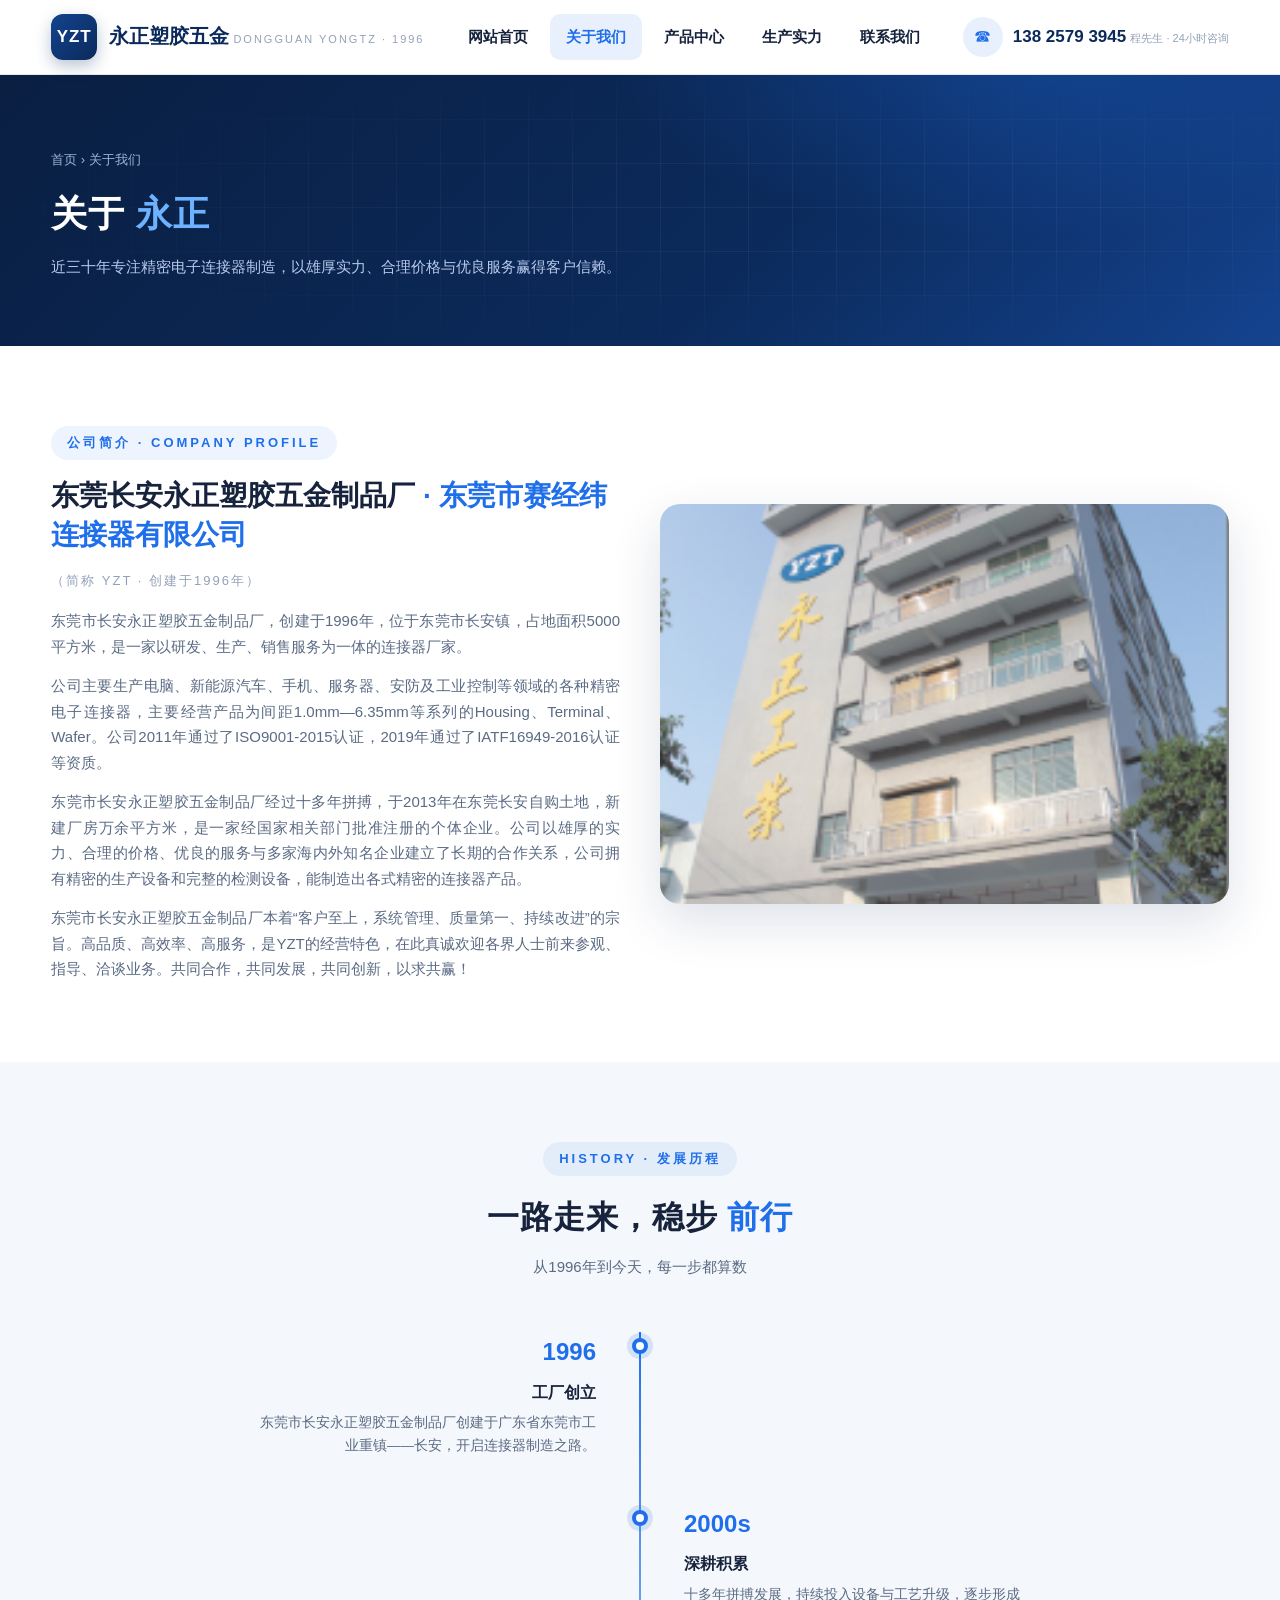
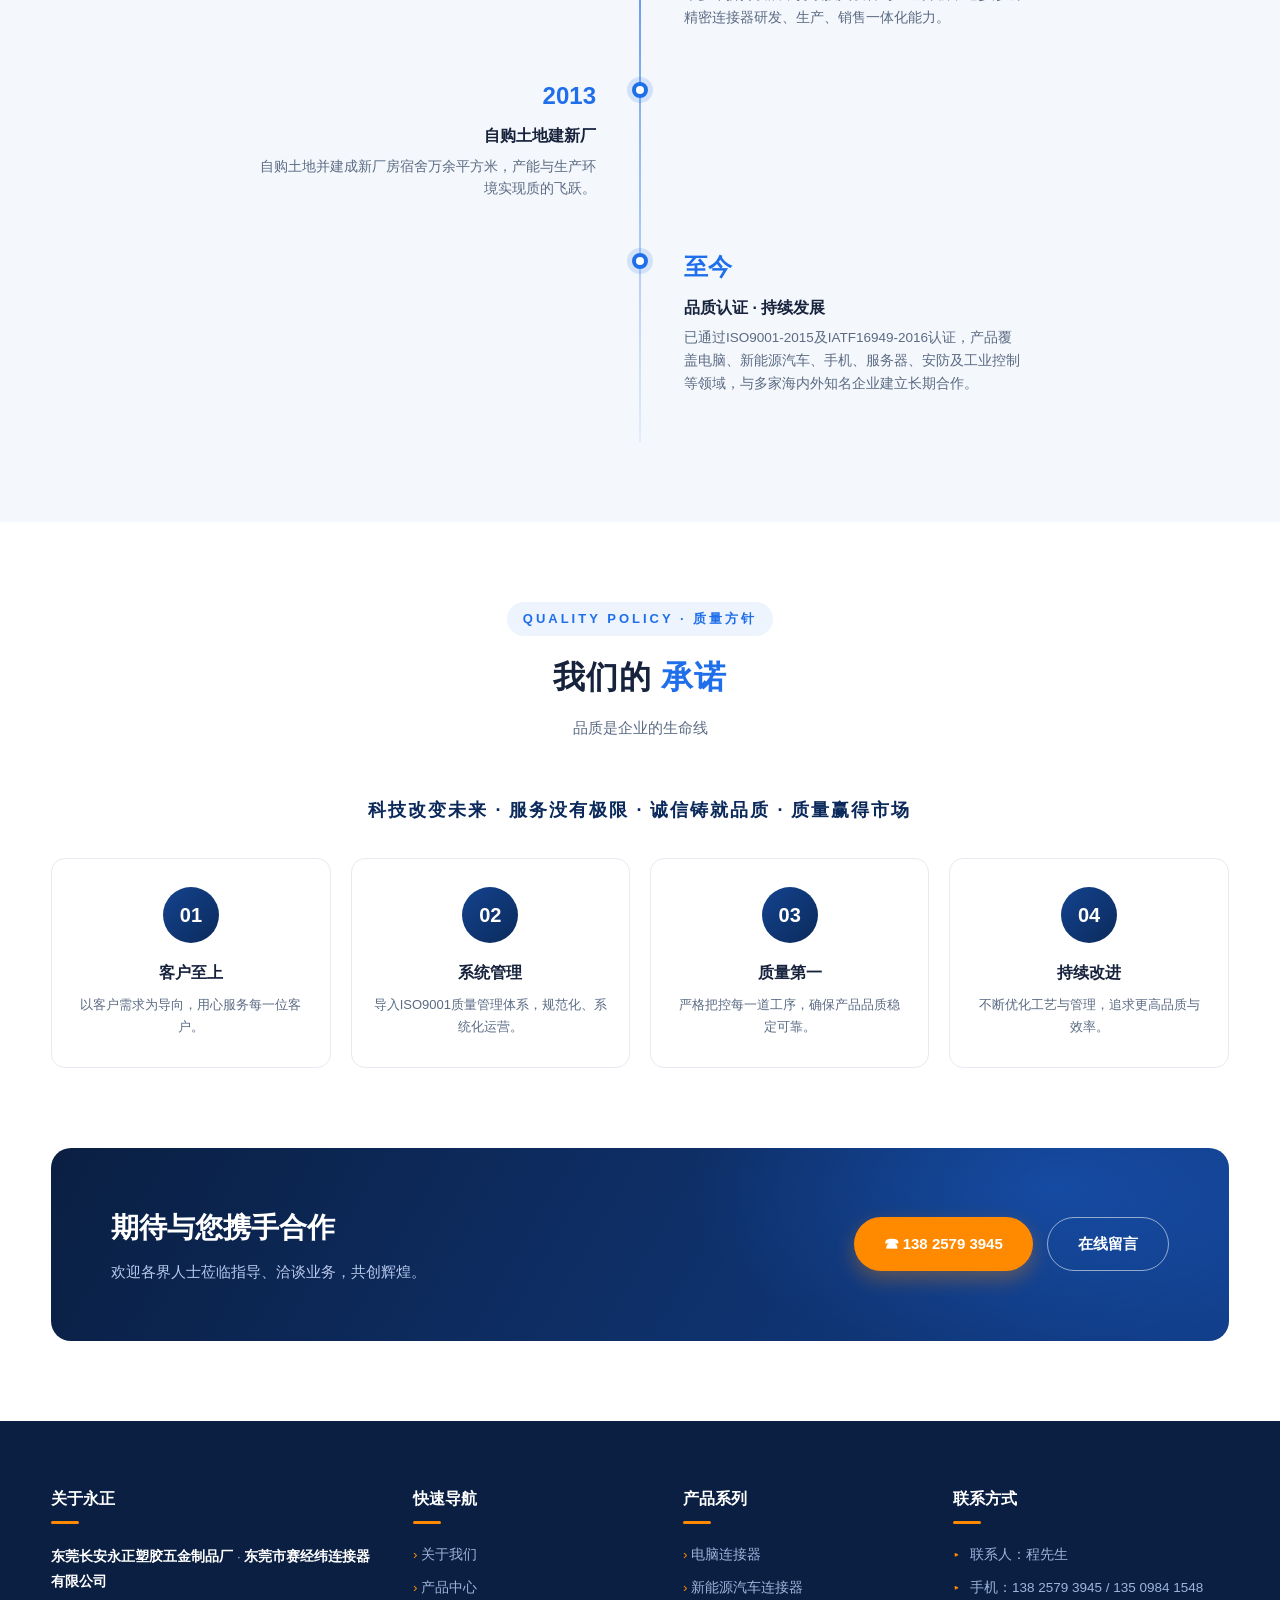
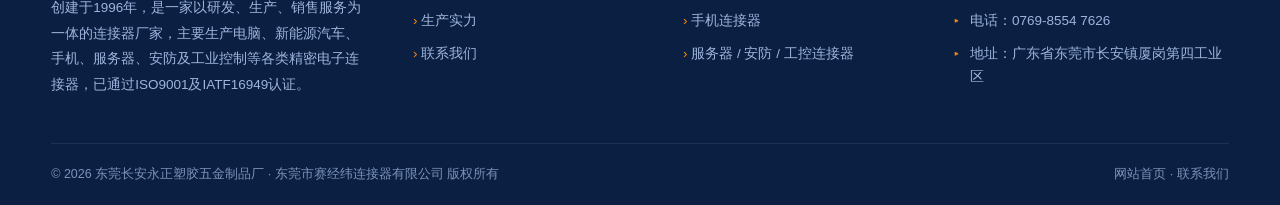
==== about.html @ 5eaa6c85 "Add files via upload" ====
<!DOCTYPE html>
<html lang="zh-CN">
<head>
<meta charset="UTF-8">
<meta name="viewport" content="width=device-width, initial-scale=1.0">
<title>关于我们 - 东莞市长安永正塑胶五金制品厂 · YZT</title>
<meta name="keywords" content="东莞市长安永正塑胶五金制品厂,YZT,公司简介,连接器制造">
<meta name="description" content="东莞市长安永正塑胶五金制品厂（YZT）创建于1996年，位于东莞长安，占地5000平方米，专业生产电脑、新能源汽车、手机、服务器、安防及工业控制等各类精密电子连接器，通过ISO9001及IATF16949认证。">
<link rel="stylesheet" href="style.css">
</head>
<body>

<!-- ============ 顶部导航 ============ -->
<header class="site-header" id="siteHeader">
  <div class="container header-inner">
    <a href="index.html" class="brand">
      <span class="brand-mark">YZT</span>
      <span>
        <span class="brand-name">永正塑胶五金</span>
        <span class="brand-sub">DONGGUAN YONGTZ · 1996</span>
      </span>
    </a>
    <nav class="main-nav" id="mainNav">
      <ul>
        <li><a href="index.html">网站首页</a></li>
        <li><a href="about.html" class="active">关于我们</a></li>
        <li><a href="products.html">产品中心</a></li>
        <li><a href="equipment.html">生产实力</a></li>
        <li><a href="contact.html">联系我们</a></li>
      </ul>
    </nav>
    <div class="header-tel">
      <span class="tel-icon">☎</span>
      <span>
        <span class="tel-num">138 2579 3945</span>
        <span class="tel-tip">程先生 · 24小时咨询</span>
      </span>
    </div>
    <button class="nav-toggle" id="navToggle" aria-label="打开菜单"><span></span><span></span><span></span></button>
  </div>
</header>

<!-- ============ 页面头部 ============ -->
<section class="page-hero">
  <div class="container">
    <p class="crumb"><a href="index.html">首页</a> › 关于我们</p>
    <h1>关于 <em>永正</em></h1>
    <p class="sub">近三十年专注精密电子连接器制造，以雄厚实力、合理价格与优良服务赢得客户信赖。</p>
  </div>
</section>

<!-- ============ 公司简介 ============ -->
<section class="page-section">
  <div class="container">
    <div class="about-full">
      <div class="reveal">
        <span class="eyebrow" style="display:inline-block; font-size:13px; font-weight:700; letter-spacing:3px; color:var(--accent); background:rgba(31,111,235,.08); padding:6px 16px; border-radius:999px; margin-bottom:16px;">公司简介 · COMPANY PROFILE</span>
        <h2 style="font-size:28px; font-weight:800; margin-bottom:16px; line-height:1.4;">东莞长安永正塑胶五金制品厂 <em style="font-style:normal; color:var(--accent);">· 东莞市赛经纬连接器有限公司</em></h2>
        <p style="color:var(--text-3); font-size:13px; letter-spacing:2px; margin-bottom:16px;">（简称 YZT · 创建于1996年）</p>
        <p style="color:var(--text-2); margin-bottom:14px; text-align:justify;">东莞市长安永正塑胶五金制品厂，创建于1996年，位于东莞市长安镇，占地面积5000平方米，是一家以研发、生产、销售服务为一体的连接器厂家。</p>
        <p style="color:var(--text-2); margin-bottom:14px; text-align:justify;">公司主要生产电脑、新能源汽车、手机、服务器、安防及工业控制等领域的各种精密电子连接器，主要经营产品为间距1.0mm—6.35mm等系列的Housing、Terminal、Wafer。公司2011年通过了ISO9001-2015认证，2019年通过了IATF16949-2016认证等资质。</p>
        <p style="color:var(--text-2); margin-bottom:14px; text-align:justify;">东莞市长安永正塑胶五金制品厂经过十多年拼搏，于2013年在东莞长安自购土地，新建厂房万余平方米，是一家经国家相关部门批准注册的个体企业。公司以雄厚的实力、合理的价格、优良的服务与多家海内外知名企业建立了长期的合作关系，公司拥有精密的生产设备和完整的检测设备，能制造出各式精密的连接器产品。</p>
        <p style="color:var(--text-2); text-align:justify;">东莞市长安永正塑胶五金制品厂本着“客户至上，系统管理、质量第一、持续改进”的宗旨。高品质、高效率、高服务，是YZT的经营特色，在此真诚欢迎各界人士前来参观、指导、洽谈业务。共同合作，共同发展，共同创新，以求共赢！</p>
      </div>
      <div class="reveal">
        <img src="201611041432214527.png" alt="永正工业大楼" style="border-radius:20px; box-shadow:0 18px 50px rgba(11,42,91,.14); width:100%; height:400px; object-fit:cover;">
      </div>
    </div>
  </div>
</section>

<!-- ============ 发展历程 ============ -->
<section class="page-section soft">
  <div class="container">
    <div class="sec-head reveal">
      <span class="eyebrow">HISTORY · 发展历程</span>
      <h2>一路走来，稳步 <em>前行</em></h2>
      <p>从1996年到今天，每一步都算数</p>
    </div>
    <div class="timeline">
      <div class="tl-item reveal">
        <span class="tl-dot"></span>
        <div class="tl-year">1996</div>
        <h4>工厂创立</h4>
        <p>东莞市长安永正塑胶五金制品厂创建于广东省东莞市工业重镇——长安，开启连接器制造之路。</p>
      </div>
      <div class="tl-item reveal">
        <span class="tl-dot"></span>
        <div class="tl-year">2000s</div>
        <h4>深耕积累</h4>
        <p>十多年拼搏发展，持续投入设备与工艺升级，逐步形成精密连接器研发、生产、销售一体化能力。</p>
      </div>
      <div class="tl-item reveal">
        <span class="tl-dot"></span>
        <div class="tl-year">2013</div>
        <h4>自购土地建新厂</h4>
        <p>自购土地并建成新厂房宿舍万余平方米，产能与生产环境实现质的飞跃。</p>
      </div>
      <div class="tl-item reveal">
        <span class="tl-dot"></span>
        <div class="tl-year">至今</div>
        <h4>品质认证 · 持续发展</h4>
        <p>已通过ISO9001-2015及IATF16949-2016认证，产品覆盖电脑、新能源汽车、手机、服务器、安防及工业控制等领域，与多家海内外知名企业建立长期合作。</p>
      </div>
    </div>
  </div>
</section>

<!-- ============ 质量方针 ============ -->
<section class="page-section">
  <div class="container">
    <div class="sec-head reveal">
      <span class="eyebrow">QUALITY POLICY · 质量方针</span>
      <h2>我们的 <em>承诺</em></h2>
      <p>品质是企业的生命线</p>
    </div>
    <p style="text-align:center; font-size:18px; font-weight:800; color:var(--primary); letter-spacing:2px; margin-bottom:30px; line-height:2;">科技改变未来 · 服务没有极限 · 诚信铸就品质 · 质量赢得市场</p>
    <div class="policy-grid">
      <div class="policy-card reveal">
        <div class="pn">01</div>
        <h3>客户至上</h3>
        <p>以客户需求为导向，用心服务每一位客户。</p>
      </div>
      <div class="policy-card reveal">
        <div class="pn">02</div>
        <h3>系统管理</h3>
        <p>导入ISO9001质量管理体系，规范化、系统化运营。</p>
      </div>
      <div class="policy-card reveal">
        <div class="pn">03</div>
        <h3>质量第一</h3>
        <p>严格把控每一道工序，确保产品品质稳定可靠。</p>
      </div>
      <div class="policy-card reveal">
        <div class="pn">04</div>
        <h3>持续改进</h3>
        <p>不断优化工艺与管理，追求更高品质与效率。</p>
      </div>
    </div>
  </div>
</section>

<!-- ============ CTA ============ -->
<section class="page-section" style="padding-top:0;">
  <div class="container">
    <div class="cta-band reveal">
      <div>
        <h3>期待与您携手合作</h3>
        <p>欢迎各界人士莅临指导、洽谈业务，共创辉煌。</p>
      </div>
      <div class="actions">
        <a href="tel:13825793945" class="btn btn-primary">☎ 138 2579 3945</a>
        <a href="contact.html" class="btn btn-outline">在线留言</a>
      </div>
    </div>
  </div>
</section>

<!-- ============ 页脚 ============ -->
<footer class="site-footer">
  <div class="container">
    <div class="footer-main">
      <div class="footer-col">
        <h4>关于永正</h4>
        <p><strong style="color:#fff;">东莞长安永正塑胶五金制品厂</strong> · <strong style="color:#fff;">东莞市赛经纬连接器有限公司</strong><br>创建于1996年，是一家以研发、生产、销售服务为一体的连接器厂家，主要生产电脑、新能源汽车、手机、服务器、安防及工业控制等各类精密电子连接器，已通过ISO9001及IATF16949认证。</p>
      </div>
      <div class="footer-col">
        <h4>快速导航</h4>
        <ul>
          <li><a href="about.html">关于我们</a></li>
          <li><a href="products.html">产品中心</a></li>
          <li><a href="equipment.html">生产实力</a></li>
          <li><a href="contact.html">联系我们</a></li>
        </ul>
      </div>
      <div class="footer-col">
        <h4>产品系列</h4>
        <ul>
          <li><a href="products.html">电脑连接器</a></li>
          <li><a href="products.html">新能源汽车连接器</a></li>
          <li><a href="products.html">手机连接器</a></li>
          <li><a href="products.html">服务器 / 安防 / 工控连接器</a></li>
        </ul>
      </div>
      <div class="footer-col">
        <h4>联系方式</h4>
        <ul class="footer-contact">
          <li><span class="ic">▸</span>联系人：程先生</li>
          <li><span class="ic">▸</span>手机：138 2579 3945 / 135 0984 1548</li>
          <li><span class="ic">▸</span>电话：0769-8554 7626</li>
          <li><span class="ic">▸</span>地址：广东省东莞市长安镇厦岗第四工业区</li>
        </ul>
      </div>
    </div>
    <div class="footer-bottom">
      <span>© 2026 东莞长安永正塑胶五金制品厂 · 东莞市赛经纬连接器有限公司 版权所有</span>
      <span><a href="index.html">网站首页</a> · <a href="contact.html">联系我们</a></span>
    </div>
  </div>
</footer>

<script src="main.js"></script>
</body>
</html>
---- style.css ----
/* ==========================================================================
   YZT 永正塑胶五金 · 新版企业官网样式
   东莞市长安永正塑胶五金制品厂
   ========================================================================== */

/* ---------- 设计变量 ---------- */
:root {
  --primary: #0b2a5b;        /* 深海军蓝 */
  --primary-2: #14438f;      /* 次深蓝 */
  --accent: #1f6feb;         /* 科技亮蓝 */
  --accent-dark: #175cd3;
  --orange: #ff8a00;         /* CTA 橙色 */
  --orange-dark: #e67a00;
  --bg: #ffffff;
  --bg-soft: #f4f7fb;
  --bg-dark: #0a1f42;
  --line: #e6eaf0;
  --text: #17233d;
  --text-2: #5b6b84;
  --text-3: #93a1b8;
  --radius: 14px;
  --radius-lg: 20px;
  --shadow: 0 8px 30px rgba(11, 42, 91, .08);
  --shadow-lg: 0 18px 50px rgba(11, 42, 91, .14);
  --font: "Microsoft YaHei", "PingFang SC", "Hiragino Sans GB", "Helvetica Neue", Arial, sans-serif;
}

/* ---------- 基础 ---------- */
* { margin: 0; padding: 0; box-sizing: border-box; }
html { scroll-behavior: smooth; }
body {
  font-family: var(--font);
  color: var(--text);
  background: var(--bg);
  font-size: 15px;
  line-height: 1.7;
  -webkit-font-smoothing: antialiased;
}
img { display: block; max-width: 100%; }
a { text-decoration: none; color: inherit; }
ul, ol { list-style: none; }
.container { width: min(1200px, 92%); margin: 0 auto; }
section { position: relative; }

/* ---------- 通用标题 ---------- */
.sec-head { text-align: center; margin-bottom: 52px; }
.sec-head .eyebrow {
  display: inline-block;
  font-size: 13px;
  font-weight: 700;
  letter-spacing: 3px;
  color: var(--accent);
  text-transform: uppercase;
  background: rgba(31, 111, 235, .08);
  padding: 6px 16px;
  border-radius: 999px;
  margin-bottom: 14px;
}
.sec-head h2 { font-size: 32px; font-weight: 800; letter-spacing: 1px; }
.sec-head h2 em { font-style: normal; color: var(--accent); }
.sec-head p { color: var(--text-2); margin-top: 10px; font-size: 15px; }

/* ---------- 按钮 ---------- */
.btn {
  display: inline-flex; align-items: center; gap: 8px;
  padding: 13px 30px; border-radius: 999px;
  font-size: 15px; font-weight: 700; cursor: pointer;
  transition: all .25s ease; border: none;
}
.btn-primary { background: var(--orange); color: #fff; box-shadow: 0 8px 20px rgba(255, 138, 0, .32); }
.btn-primary:hover { background: var(--orange-dark); transform: translateY(-2px); }
.btn-outline { background: transparent; color: #fff; border: 1.5px solid rgba(255, 255, 255, .55); }
.btn-outline:hover { background: rgba(255, 255, 255, .12); border-color: #fff; }
.btn-blue { background: var(--accent); color: #fff; box-shadow: 0 8px 20px rgba(31, 111, 235, .3); }
.btn-blue:hover { background: var(--accent-dark); transform: translateY(-2px); }

/* ==========================================================================
   顶部导航
   ========================================================================== */
.site-header {
  position: sticky; top: 0; z-index: 100;
  background: rgba(255, 255, 255, .94);
  backdrop-filter: blur(12px);
  border-bottom: 1px solid var(--line);
  transition: box-shadow .25s;
}
.site-header.scrolled { box-shadow: 0 6px 24px rgba(11, 42, 91, .08); }
.header-inner { display: flex; align-items: center; justify-content: space-between; height: 74px; }

.brand { display: flex; align-items: center; gap: 12px; }
.brand-mark {
  width: 46px; height: 46px; border-radius: 12px;
  background: linear-gradient(135deg, var(--primary-2), var(--primary));
  display: grid; place-items: center;
  color: #fff; font-size: 17px; font-weight: 900; letter-spacing: 1px;
  box-shadow: 0 6px 16px rgba(11, 42, 91, .28);
  flex-shrink: 0;
}
.brand-name { font-size: 20px; font-weight: 800; color: var(--primary); line-height: 1.25; }
.brand-sub { font-size: 11px; color: var(--text-3); letter-spacing: 2px; }

.main-nav ul { display: flex; gap: 6px; }
.main-nav a {
  display: block; padding: 10px 16px; border-radius: 10px;
  font-size: 15px; font-weight: 600; color: var(--text);
  transition: all .2s;
}
.main-nav a:hover { color: var(--accent); background: rgba(31, 111, 235, .07); }
.main-nav a.active { color: var(--accent); background: rgba(31, 111, 235, .1); }

.header-tel { display: flex; align-items: center; gap: 10px; }
.header-tel .tel-icon {
  width: 40px; height: 40px; border-radius: 50%;
  background: rgba(31, 111, 235, .1); color: var(--accent);
  display: grid; place-items: center; font-size: 17px;
}
.header-tel .tel-num { font-size: 17px; font-weight: 800; color: var(--primary); line-height: 1.2; }
.header-tel .tel-tip { font-size: 11px; color: var(--text-3); }

.nav-toggle {
  display: none; width: 44px; height: 44px; border: none; background: transparent;
  cursor: pointer; flex-direction: column; justify-content: center; gap: 5px; align-items: center;
}
.nav-toggle span { width: 24px; height: 2.5px; background: var(--primary); border-radius: 2px; transition: all .3s; }
.nav-toggle.open span:nth-child(1) { transform: translateY(7.5px) rotate(45deg); }
.nav-toggle.open span:nth-child(2) { opacity: 0; }
.nav-toggle.open span:nth-child(3) { transform: translateY(-7.5px) rotate(-45deg); }

/* ==========================================================================
   Hero
   ========================================================================== */
.hero {
  background:
    radial-gradient(900px 420px at 82% -10%, rgba(31, 111, 235, .35), transparent 60%),
    radial-gradient(700px 400px at 8% 110%, rgba(31, 111, 235, .22), transparent 60%),
    linear-gradient(135deg, #0a1f42 0%, #0b2a5b 55%, #14438f 100%);
  color: #fff; overflow: hidden;
}
.hero-grid-bg {
  position: absolute; inset: 0; opacity: .16; pointer-events: none;
  background-image:
    linear-gradient(rgba(255,255,255,.5) 1px, transparent 1px),
    linear-gradient(90deg, rgba(255,255,255,.5) 1px, transparent 1px);
  background-size: 56px 56px;
  mask-image: radial-gradient(ellipse at 50% 40%, #000 30%, transparent 75%);
}
.hero-inner {
  display: grid; grid-template-columns: 1.05fr .95fr; gap: 40px;
  align-items: center; padding: 96px 0 100px; position: relative; z-index: 1;
}
.hero-badge {
  display: inline-flex; align-items: center; gap: 8px;
  background: rgba(255, 255, 255, .1); border: 1px solid rgba(255, 255, 255, .22);
  border-radius: 999px; padding: 7px 16px; font-size: 13px; color: #dbe6ff; margin-bottom: 22px;
}
.hero-badge .dot { width: 8px; height: 8px; border-radius: 50%; background: #37d67a; box-shadow: 0 0 0 4px rgba(55, 214, 122, .25); }
.hero h1 { font-size: 46px; line-height: 1.25; font-weight: 900; letter-spacing: 1px; }
.hero h1 .grad {
  background: linear-gradient(90deg, #6db2ff, #9cc6ff);
  -webkit-background-clip: text; background-clip: text; color: transparent;
}
.hero-desc { margin: 20px 0 30px; font-size: 16px; color: #c4d4f2; max-width: 540px; }
.hero-slogan {
  display: flex; gap: 20px; flex-wrap: wrap;
  margin: 18px 0 4px; font-size: 14px; font-weight: 700;
  color: #ffd9a8; letter-spacing: 1px;
}
.hero-slogan span { display: inline-flex; align-items: center; gap: 7px; }
.hero-slogan span::before { content: "✦"; color: var(--orange); font-size: 12px; }
.hero-cta { display: flex; gap: 14px; flex-wrap: wrap; }
.hero-metrics { display: flex; gap: 36px; margin-top: 42px; }
.hero-metrics .m b { font-size: 28px; font-weight: 900; color: #fff; }
.hero-metrics .m b em { font-style: normal; color: #ffb45c; }
.hero-metrics .m span { display: block; font-size: 12.5px; color: #9fb4dc; margin-top: 2px; }

.hero-visual { position: relative; }
.hero-visual .halo {
  position: absolute; inset: -30px; border-radius: 50%;
  background: radial-gradient(circle, rgba(109, 178, 255, .28), transparent 65%);
  filter: blur(10px);
}
.hero-cards { position: relative; display: grid; grid-template-columns: 1fr 1fr; gap: 16px; }
.hero-card {
  background: rgba(255, 255, 255, .08); border: 1px solid rgba(255, 255, 255, .16);
  border-radius: var(--radius); padding: 14px; backdrop-filter: blur(6px);
  box-shadow: 0 20px 50px rgba(3, 12, 32, .4);
}
.hero-card img { width: 100%; height: 150px; object-fit: cover; border-radius: 10px; }
.hero-card .tag { font-size: 12.5px; color: #d7e3ff; text-align: center; padding-top: 10px; font-weight: 600; }
.hero-card.wide { grid-column: span 2; }
.hero-card.wide img { height: 130px; }
.hero-float-tag {
  position: absolute; left: 14px; bottom: -62px;
  background: linear-gradient(135deg, var(--orange), #ffa940);
  color: #fff; font-size: 13px; font-weight: 700;
  padding: 10px 18px; border-radius: 12px; box-shadow: 0 12px 28px rgba(255, 138, 0, .4);
  display: flex; align-items: center; gap: 8px;
}
.hero-float-tag b { font-size: 20px; }

/* ==========================================================================
   数据条
   ========================================================================== */
.stats-strip { background: var(--primary); position: relative; overflow: hidden; }
.stats-strip::before {
  content: ""; position: absolute; inset: 0;
  background-image:
    linear-gradient(rgba(255,255,255,.05) 1px, transparent 1px),
    linear-gradient(90deg, rgba(255,255,255,.05) 1px, transparent 1px);
  background-size: 40px 40px;
}
.stats-grid { display: grid; grid-template-columns: repeat(4, 1fr); position: relative; z-index: 1; }
.stat-item { text-align: center; padding: 34px 20px; border-right: 1px solid rgba(255, 255, 255, .1); }
.stat-item:last-child { border-right: none; }
.stat-item b { font-size: 34px; font-weight: 900; color: #fff; display: block; line-height: 1.2; }
.stat-item b em { font-style: normal; color: #ffb45c; }
.stat-item span { font-size: 13.5px; color: #9fb4dc; }

/* ==========================================================================
   通用区块
   ========================================================================== */
.section { padding: 88px 0; }
.section.soft { background: var(--bg-soft); }

/* 关于（首页） */
.about-grid { display: grid; grid-template-columns: 1fr 1.1fr; gap: 60px; align-items: center; }
.about-media { position: relative; }
.about-media .img-main { border-radius: var(--radius-lg); box-shadow: var(--shadow-lg); width: 100%; height: 420px; object-fit: cover; }
.about-media .img-float {
  position: absolute; right: -22px; bottom: -28px; width: 58%;
  border-radius: var(--radius); box-shadow: var(--shadow-lg);
  border: 5px solid #fff; height: 200px; object-fit: cover;
}
.about-badge {
  position: absolute; left: -18px; top: 24px;
  background: #fff; border-radius: 14px; padding: 14px 20px;
  box-shadow: var(--shadow-lg); display: flex; align-items: center; gap: 12px;
}
.about-badge .num { font-size: 30px; font-weight: 900; color: var(--accent); line-height: 1; }
.about-badge .txt { font-size: 12.5px; color: var(--text-2); line-height: 1.35; }

.about-text .eyebrow {
  display: inline-block; font-size: 13px; font-weight: 700; letter-spacing: 3px;
  color: var(--accent); background: rgba(31, 111, 235, .08);
  padding: 6px 16px; border-radius: 999px; margin-bottom: 16px;
}
.about-text h2 { font-size: 30px; font-weight: 800; margin-bottom: 18px; line-height: 1.35; }
.about-text h2 em { font-style: normal; color: var(--accent); }
.about-text p { color: var(--text-2); margin-bottom: 14px; text-align: justify; }
.about-points { display: grid; grid-template-columns: 1fr 1fr; gap: 12px; margin: 22px 0 28px; }
.about-points li {
  display: flex; gap: 10px; align-items: flex-start;
  background: var(--bg-soft); border: 1px solid var(--line);
  border-radius: 12px; padding: 13px 16px; font-size: 14px; font-weight: 600;
}
.about-points li .tick {
  width: 22px; height: 22px; border-radius: 50%; background: rgba(31, 111, 235, .12);
  color: var(--accent); display: grid; place-items: center; font-size: 12px; flex-shrink: 0; margin-top: 2px;
}

/* 优势卡片 */
.adv-grid { display: grid; grid-template-columns: repeat(4, 1fr); gap: 22px; }
.adv-card {
  background: #fff; border: 1px solid var(--line); border-radius: var(--radius);
  padding: 32px 26px; transition: all .3s; position: relative; overflow: hidden;
}
.adv-card::before {
  content: ""; position: absolute; top: 0; left: 0; right: 0; height: 4px;
  background: linear-gradient(90deg, var(--accent), transparent); opacity: 0; transition: opacity .3s;
}
.adv-card:hover { transform: translateY(-6px); box-shadow: var(--shadow-lg); border-color: transparent; }
.adv-card:hover::before { opacity: 1; }
.adv-icon {
  width: 58px; height: 58px; border-radius: 16px; display: grid; place-items: center;
  font-size: 26px; margin-bottom: 20px;
  background: linear-gradient(135deg, rgba(31,111,235,.12), rgba(31,111,235,.05));
  color: var(--accent);
}
.adv-card h3 { font-size: 18px; font-weight: 800; margin-bottom: 10px; }
.adv-card p { font-size: 13.5px; color: var(--text-2); }

/* 产品卡片 */
.prod-grid { display: grid; grid-template-columns: repeat(3, 1fr); gap: 24px; }
.prod-card {
  background: #fff; border: 1px solid var(--line); border-radius: var(--radius);
  overflow: hidden; transition: all .3s; display: block;
}
.prod-card:hover { transform: translateY(-6px); box-shadow: var(--shadow-lg); }
.prod-card .thumb { position: relative; overflow: hidden; aspect-ratio: 4/3; background: #eef2f9; }
.prod-card .thumb img { width: 100%; height: 100%; object-fit: cover; transition: transform .5s; }
.prod-card:hover .thumb img { transform: scale(1.06); }
.prod-card .info { padding: 16px 20px 18px; display: flex; justify-content: space-between; align-items: center; }
.prod-card .info h3 { font-size: 16px; font-weight: 800; }
.prod-card .info .code { font-size: 12px; color: var(--text-3); font-weight: 600; }
.prod-card .info .arrow {
  width: 32px; height: 32px; border-radius: 50%; background: var(--bg-soft);
  display: grid; place-items: center; color: var(--accent); font-size: 14px;
  transition: all .25s;
}
.prod-card:hover .arrow { background: var(--accent); color: #fff; transform: rotate(-45deg); }

/* 设备展示 */
.equip-grid { display: grid; grid-template-columns: repeat(4, 1fr); gap: 22px; }
.equip-card { position: relative; border-radius: var(--radius); overflow: hidden; box-shadow: var(--shadow); }
.equip-card img { width: 100%; height: 230px; object-fit: cover; transition: transform .6s; }
.equip-card:hover img { transform: scale(1.08); }
.equip-card .cap {
  position: absolute; left: 0; right: 0; bottom: 0;
  background: linear-gradient(transparent, rgba(10, 31, 66, .88));
  color: #fff; padding: 34px 18px 16px; font-size: 15px; font-weight: 700; display: flex; align-items: center; gap: 8px;
}
.equip-card .cap::before { content: "▍"; color: var(--orange); }

/* 新闻列表 */
.news-grid { display: grid; grid-template-columns: 1fr 1fr; gap: 18px; }
.news-item {
  display: flex; align-items: center; gap: 20px;
  background: #fff; border: 1px solid var(--line); border-radius: var(--radius);
  padding: 20px 24px; transition: all .25s;
}
.news-item:hover { border-color: var(--accent); box-shadow: var(--shadow); transform: translateX(4px); }
.news-date {
  flex-shrink: 0; width: 66px; text-align: center;
  background: var(--bg-soft); border-radius: 12px; padding: 10px 0;
}
.news-date b { display: block; font-size: 20px; color: var(--accent); font-weight: 900; line-height: 1.2; }
.news-date span { font-size: 12px; color: var(--text-3); }
.news-item h3 { font-size: 15px; font-weight: 700; line-height: 1.5; }
.news-item p { font-size: 12.5px; color: var(--text-3); margin-top: 5px; }

/* CTA 条 */
.cta-band {
  background:
    radial-gradient(600px 300px at 85% 20%, rgba(31, 111, 235, .35), transparent 60%),
    linear-gradient(120deg, #0a1f42, #123e8a);
  color: #fff; border-radius: var(--radius-lg);
  padding: 56px 60px; display: flex; align-items: center; justify-content: space-between; gap: 30px; flex-wrap: wrap;
}
.cta-band h3 { font-size: 28px; font-weight: 900; }
.cta-band p { color: #b8c9ec; margin-top: 8px; font-size: 15px; }
.cta-band .actions { display: flex; gap: 14px; flex-wrap: wrap; }

/* ==========================================================================
   页脚
   ========================================================================== */
.site-footer { background: var(--bg-dark); color: #9fb4dc; margin-top: 0; }
.footer-main { display: grid; grid-template-columns: 1.4fr 1fr 1fr 1.2fr; gap: 40px; padding: 64px 0 44px; }
.footer-col h4 { color: #fff; font-size: 16px; font-weight: 800; margin-bottom: 20px; position: relative; padding-bottom: 12px; }
.footer-col h4::after { content: ""; position: absolute; left: 0; bottom: 0; width: 28px; height: 3px; background: var(--orange); border-radius: 2px; }
.footer-col p { font-size: 13.5px; line-height: 1.9; }
.footer-col ul li { margin-bottom: 10px; font-size: 13.5px; }
.footer-col ul a:hover { color: #fff; }
.footer-col ul a::before { content: "› "; color: var(--orange); }
.footer-contact li { display: flex; gap: 10px; align-items: flex-start; }
.footer-contact li .ic { color: var(--orange); flex-shrink: 0; }
.footer-bottom {
  border-top: 1px solid rgba(255, 255, 255, .08);
  padding: 20px 0; display: flex; justify-content: space-between; gap: 16px; flex-wrap: wrap;
  font-size: 12.5px; color: #7d92b8;
}
.footer-bottom a { color: #7d92b8; }
.footer-bottom a:hover { color: #fff; }

/* ==========================================================================
   内页通用（页面头部）
   ========================================================================== */
.page-hero {
  background:
    radial-gradient(700px 320px at 80% -10%, rgba(31, 111, 235, .32), transparent 60%),
    linear-gradient(135deg, #0a1f42 0%, #0b2a5b 60%, #14438f 100%);
  color: #fff; padding: 74px 0 66px; position: relative; overflow: hidden;
}
.page-hero::after {
  content: ""; position: absolute; inset: 0;
  background-image:
    linear-gradient(rgba(255,255,255,.05) 1px, transparent 1px),
    linear-gradient(90deg, rgba(255,255,255,.05) 1px, transparent 1px);
  background-size: 44px 44px;
  mask-image: radial-gradient(ellipse at 60% 50%, #000 20%, transparent 78%);
}
.page-hero .container { position: relative; z-index: 1; }
.page-hero .crumb { font-size: 13px; color: #9fb4dc; margin-bottom: 12px; }
.page-hero .crumb a:hover { color: #fff; }
.page-hero h1 { font-size: 36px; font-weight: 900; letter-spacing: 1px; }
.page-hero h1 em { font-style: normal; color: #6db2ff; }
.page-hero .sub { color: #b8c9ec; margin-top: 10px; font-size: 15px; max-width: 640px; }

/* 内页通用内容卡片 */
.page-section { padding: 80px 0; }
.page-section.soft { background: var(--bg-soft); }
.card {
  background: #fff; border: 1px solid var(--line); border-radius: var(--radius);
  padding: 28px; box-shadow: var(--shadow);
}

/* 关于页：时间线 */
.timeline { position: relative; margin: 40px auto 0; max-width: 860px; }
.timeline::before { content: ""; position: absolute; left: 50%; top: 0; bottom: 0; width: 2px; background: linear-gradient(var(--accent), rgba(31,111,235,.08)); transform: translateX(-50%); }
.tl-item { position: relative; width: 50%; padding: 0 44px 46px; }
.tl-item:nth-child(odd) { left: 0; text-align: right; }
.tl-item:nth-child(even) { left: 50%; text-align: left; }
.tl-item .tl-dot {
  position: absolute; top: 6px; width: 16px; height: 16px; border-radius: 50%;
  background: #fff; border: 4px solid var(--accent); box-shadow: 0 0 0 5px rgba(31, 111, 235, .15);
}
.tl-item:nth-child(odd) .tl-dot { right: -8px; }
.tl-item:nth-child(even) .tl-dot { left: -8px; }
.tl-item .tl-year { font-size: 24px; font-weight: 900; color: var(--accent); }
.tl-item h4 { font-size: 16px; font-weight: 800; margin: 6px 0 6px; }
.tl-item p { font-size: 13.5px; color: var(--text-2); }

/* 质量方针卡片 */
.policy-grid { display: grid; grid-template-columns: repeat(4, 1fr); gap: 20px; }
.policy-card {
  background: #fff; border-radius: var(--radius); padding: 28px 22px; text-align: center;
  border: 1px solid var(--line); transition: all .3s;
}
.policy-card:hover { transform: translateY(-5px); box-shadow: var(--shadow-lg); }
.policy-card .pn {
  width: 56px; height: 56px; margin: 0 auto 16px; border-radius: 50%;
  background: linear-gradient(135deg, var(--primary-2), var(--primary)); color: #fff;
  display: grid; place-items: center; font-size: 20px; font-weight: 900;
}
.policy-card h3 { font-size: 16px; font-weight: 800; margin-bottom: 8px; }
.policy-card p { font-size: 13px; color: var(--text-2); }

/* 产品页筛选 */
.filter-bar { display: flex; gap: 10px; flex-wrap: wrap; justify-content: center; margin-bottom: 40px; }
.filter-btn {
  padding: 9px 12px; border-radius: 999px; border: 1.5px solid var(--line);
  background: #fff; font-size: 14px; font-weight: 600; color: var(--text-2); cursor: pointer; transition: all .25s;
  flex: 1 0 auto; min-width: 0; white-space: nowrap; text-align: center;
}
@media (min-width: 769px) {
  .filter-btn { flex: 1 0 calc((100% - 120px) / 13); }
}
.filter-btn:hover { border-color: var(--accent); color: var(--accent); }
.filter-btn.active { background: var(--accent); border-color: var(--accent); color: #fff; }

/* 联系页 */
.contact-grid { display: grid; grid-template-columns: 1fr 1.2fr; gap: 36px; align-items: start; }
.contact-cards { display: grid; gap: 18px; }
.contact-card {
  display: flex; gap: 18px; align-items: flex-start;
  background: #fff; border: 1px solid var(--line); border-radius: var(--radius);
  padding: 24px; transition: all .25s;
}
.contact-card:hover { border-color: var(--accent); box-shadow: var(--shadow); transform: translateY(-3px); }
.contact-card .c-icon {
  width: 50px; height: 50px; border-radius: 14px; flex-shrink: 0;
  background: linear-gradient(135deg, rgba(31,111,235,.14), rgba(31,111,235,.05));
  color: var(--accent); display: grid; place-items: center; font-size: 22px;
}
.contact-card h3 { font-size: 15px; font-weight: 800; margin-bottom: 4px; }
.contact-card p { font-size: 14px; color: var(--text-2); }
.contact-card p a { color: var(--accent); font-weight: 700; }

/* 留言表单 */
.form-card { background: #fff; border: 1px solid var(--line); border-radius: var(--radius-lg); padding: 36px; box-shadow: var(--shadow); }
.form-card h3 { font-size: 22px; font-weight: 800; margin-bottom: 6px; }
.form-card .form-tip { font-size: 13px; color: var(--text-3); margin-bottom: 24px; }
.form-row { display: grid; grid-template-columns: 1fr 1fr; gap: 16px; }
.form-group { margin-bottom: 16px; }
.form-group label { display: block; font-size: 13.5px; font-weight: 700; margin-bottom: 7px; color: var(--text); }
.form-group input, .form-group textarea {
  width: 100%; border: 1.5px solid var(--line); border-radius: 10px;
  padding: 12px 15px; font-size: 14px; font-family: inherit; transition: border .2s, box-shadow .2s; background: #fbfcfe;
}
.form-group input:focus, .form-group textarea:focus {
  outline: none; border-color: var(--accent); box-shadow: 0 0 0 4px rgba(31, 111, 235, .12); background: #fff;
}
.form-group textarea { min-height: 120px; resize: vertical; }

/* 关于页双栏内容 */
.about-full { display: grid; grid-template-columns: 1fr 1fr; gap: 40px; align-items: center; }
.about-full img { border-radius: var(--radius-lg); box-shadow: var(--shadow-lg); width: 100%; height: 400px; object-fit: cover; }

/* 滚动渐入 */
.reveal { opacity: 0; transform: translateY(26px); transition: opacity .7s ease, transform .7s ease; }
.reveal.visible { opacity: 1; transform: none; }

/* ==========================================================================
   响应式
   ========================================================================== */
@media (max-width: 1024px) {
  .adv-grid { grid-template-columns: repeat(2, 1fr); }
  .prod-grid { grid-template-columns: repeat(2, 1fr); }
  .equip-grid { grid-template-columns: repeat(2, 1fr); }
  .hero-inner { grid-template-columns: 1fr; padding: 70px 0; gap: 56px; }
  .hero-visual { max-width: 560px; margin: 0 auto; }
  .stats-grid { grid-template-columns: repeat(2, 1fr); }
  .stat-item:nth-child(2) { border-right: none; }
  .stat-item { border-bottom: 1px solid rgba(255,255,255,.08); }
  .about-grid { grid-template-columns: 1fr; gap: 50px; }
  .footer-main { grid-template-columns: 1fr 1fr; }
  .news-grid { grid-template-columns: 1fr; }
  .contact-grid { grid-template-columns: 1fr; }
  .about-full { grid-template-columns: 1fr; }
  .policy-grid { grid-template-columns: repeat(2, 1fr); }
  .page-hero h1 { font-size: 30px; }
}

@media (max-width: 768px) {
  .nav-toggle { display: flex; }
  .main-nav {
    position: fixed; top: 74px; left: 0; right: 0; bottom: 0;
    background: #fff; z-index: 99;
    transform: translateX(100%); transition: transform .35s ease;
    padding: 24px 6%;
  }
  .main-nav.open { transform: none; box-shadow: -20px 0 60px rgba(11,42,91,.12); }
  .main-nav ul { flex-direction: column; gap: 4px; }
  .main-nav a { padding: 15px 18px; font-size: 16px; border-bottom: 1px solid var(--line); border-radius: 0; }
  .header-tel { display: none; }
  .hero h1 { font-size: 32px; }
  .hero-metrics { gap: 22px; flex-wrap: wrap; }
  .hero-metrics .m b { font-size: 23px; }
  .section { padding: 64px 0; }
  .sec-head h2 { font-size: 26px; }
  .prod-grid { grid-template-columns: 1fr; }
  .equip-grid { grid-template-columns: 1fr; }
  .footer-main { grid-template-columns: 1fr; }
  .form-row { grid-template-columns: 1fr; }
  .cta-band { padding: 40px 28px; }
  .timeline::before { left: 8px; }
  .tl-item, .tl-item:nth-child(odd), .tl-item:nth-child(even) { width: 100%; left: 0; text-align: left; padding: 0 0 40px 36px; }
  .tl-item:nth-child(odd) .tl-dot, .tl-item:nth-child(even) .tl-dot { left: 0; right: auto; }
  .about-media .img-float { right: 0; }
  .about-badge { left: 0; }
  .page-hero { padding: 56px 0 50px; }
  .policy-grid { grid-template-columns: 1fr; }
  .hero-float-tag { left: 0; }
}

/* ===== 产品中心：全型号网格 ===== */
.prod-stat{display:flex; align-items:center; justify-content:center; text-align:center; background:linear-gradient(135deg,var(--primary),var(--deep)); border-radius:16px; padding:20px 28px; color:#fff; margin-bottom:28px;}
.prod-stat .num{font-size:34px; font-weight:900; color:var(--orange); margin-right:10px;}
.prod-stat .txt{font-size:14px; opacity:.9;}
.prod-stat p{font-size:13.5px; opacity:.75; flex:1; min-width:220px; max-width:900px; margin:0 auto;}
.prod-grid-all{display:grid; grid-template-columns:repeat(auto-fill,minmax(180px,1fr)); gap:14px;}
.prod-cell{background:#fff; border:1px solid #e6ecf5; border-radius:12px; overflow:hidden; cursor:zoom-in; transition:transform .25s ease, box-shadow .25s ease;}
.prod-cell:hover{transform:translateY(-4px); box-shadow:0 14px 30px rgba(11,42,91,.12);}
.prod-cell img{width:100%; aspect-ratio:6/5; object-fit:contain; display:block; background:#fff; padding:8px;}
.load-more-wrap{text-align:center; margin-top:30px;}
#loadMoreBtn{min-width:220px;}
/* ===== 灯箱 ===== */
.lightbox{position:fixed; inset:0; background:rgba(6,18,42,.92); display:none; align-items:center; justify-content:center; z-index:2000;}
.lightbox.open{display:flex;}
.lightbox img{max-width:86vw; max-height:82vh; border-radius:10px; box-shadow:0 20px 60px rgba(0,0,0,.5);}
.lb-btn{position:absolute; background:rgba(255,255,255,.12); color:#fff; border:none; width:46px; height:46px; border-radius:50%; font-size:22px; cursor:pointer; transition:background .2s;}
.lb-btn:hover{background:rgba(255,255,255,.28);}
.lb-close{top:22px; right:26px; font-size:20px;}
.lb-prev{left:22px; top:50%; transform:translateY(-50%);}
.lb-next{right:22px; top:50%; transform:translateY(-50%);}
@media (max-width:768px){.prod-grid-all{grid-template-columns:repeat(auto-fill,minmax(140px,1fr)); gap:10px;} .lightbox img{max-width:94vw;} .lb-prev{left:8px;} .lb-next{right:8px;}}

/* ===== 产品分类 ===== */
.filter-bar{margin-bottom:26px;}
.prod-cell{position:relative;}
.prod-model{position:absolute; left:8px; top:8px; background:rgba(11,42,91,.78); color:#fff; font-size:12px; font-weight:700; padding:3px 10px; border-radius:8px; letter-spacing:.5px;}
.prod-cell:hover .prod-model{background:var(--accent);}
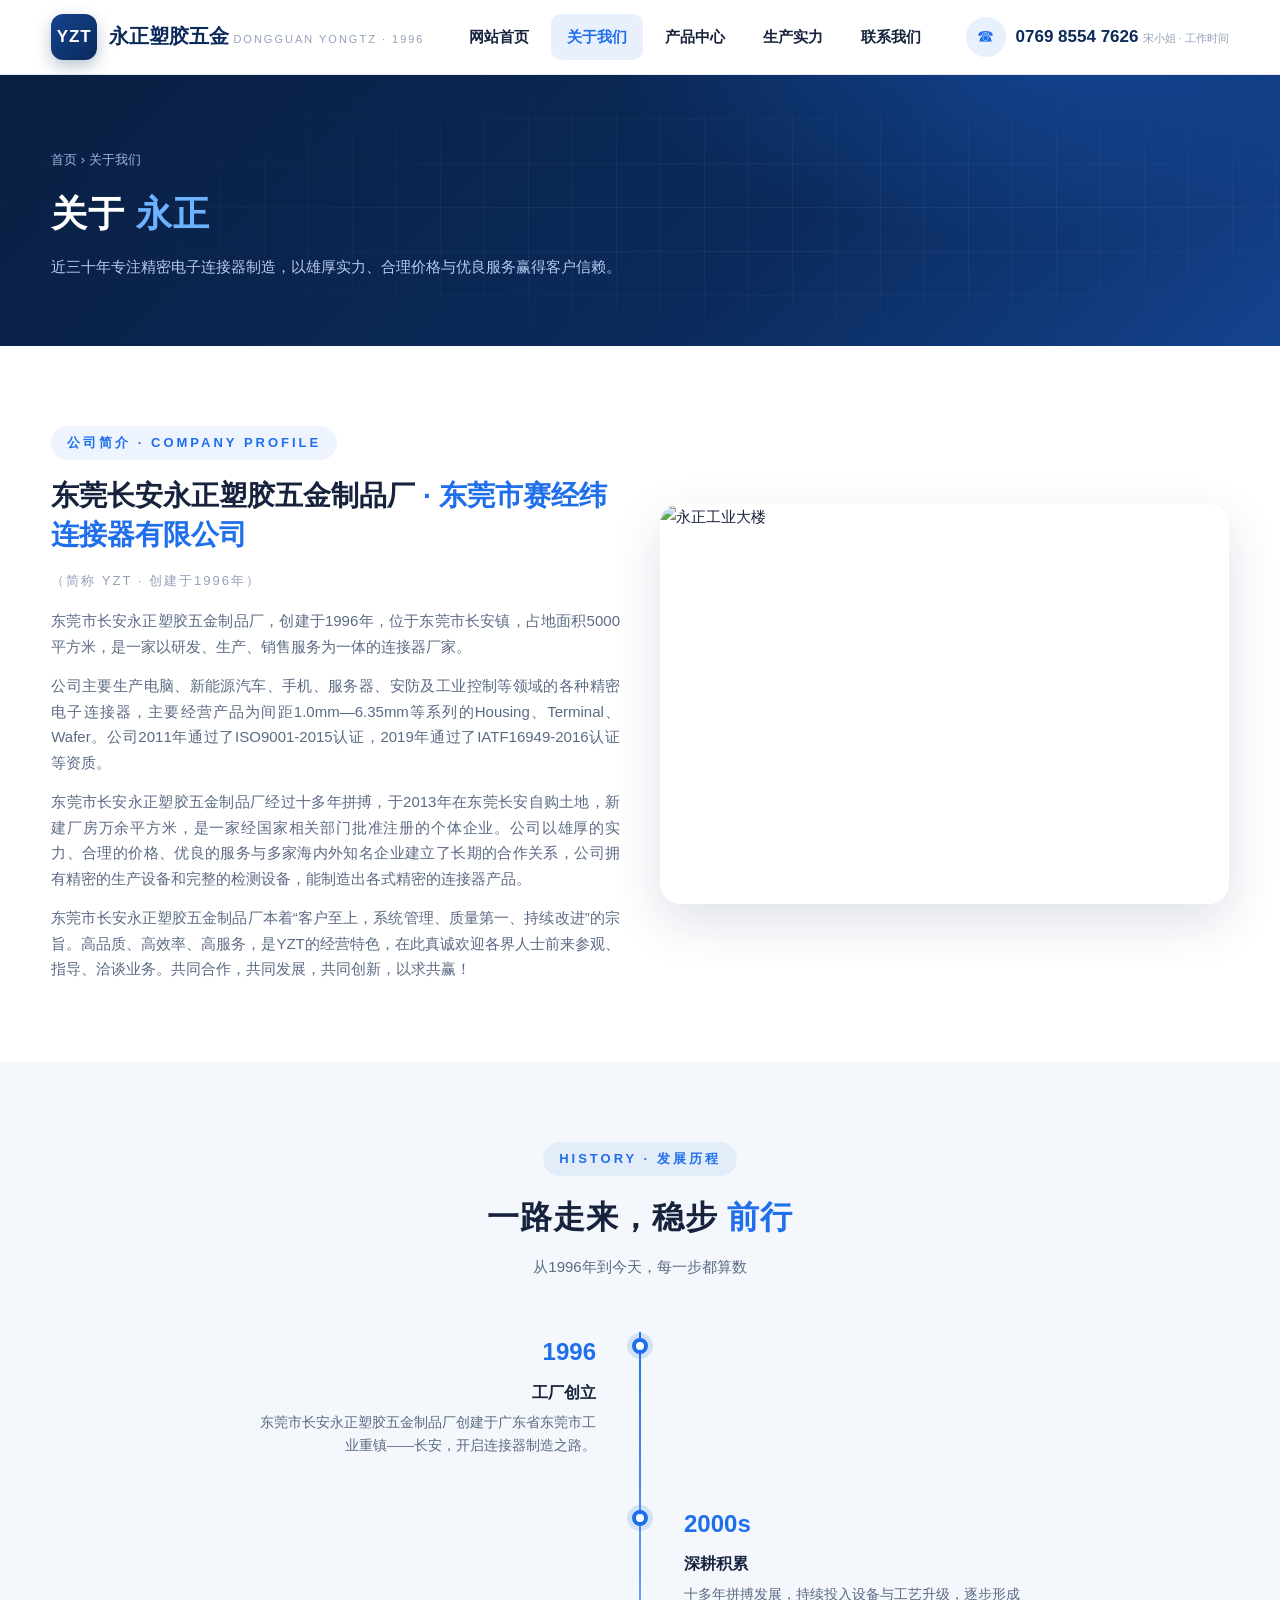
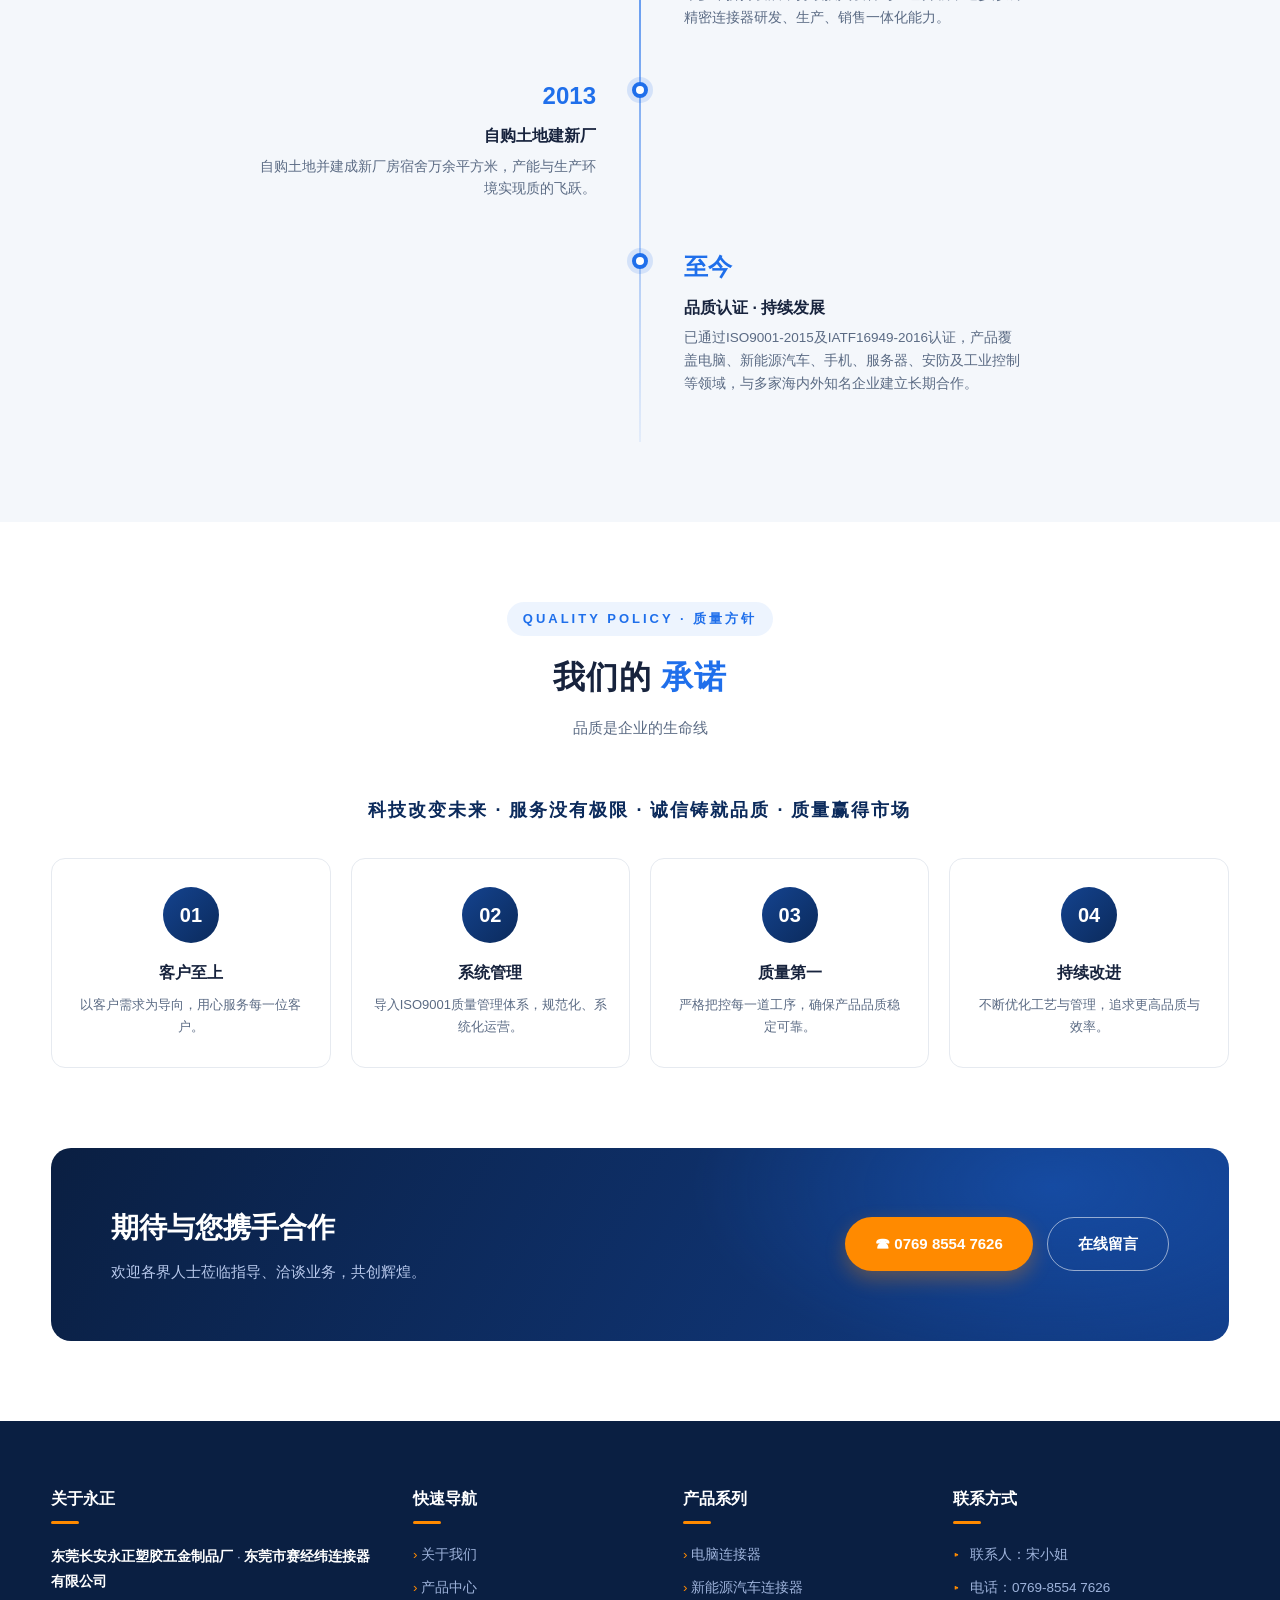
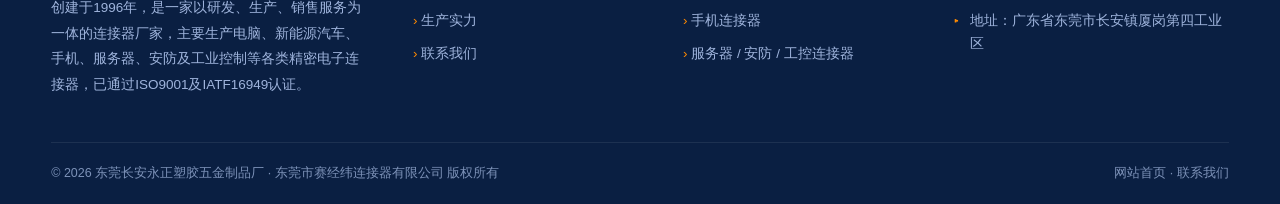
==== commit 221c07fc: "Add files via upload" ====
--- a/about.html
+++ b/about.html
@@ -32,8 +32,8 @@
     <div class="header-tel">
       <span class="tel-icon">☎</span>
       <span>
-        <span class="tel-num">138 2579 3945</span>
-        <span class="tel-tip">程先生 · 24小时咨询</span>
+        <span class="tel-num">0769 8554 7626</span>
+        <span class="tel-tip">宋小姐 · 工作时间</span>
       </span>
     </div>
     <button class="nav-toggle" id="navToggle" aria-label="打开菜单"><span></span><span></span><span></span></button>
@@ -63,7 +63,7 @@
         <p style="color:var(--text-2); text-align:justify;">东莞市长安永正塑胶五金制品厂本着“客户至上，系统管理、质量第一、持续改进”的宗旨。高品质、高效率、高服务，是YZT的经营特色，在此真诚欢迎各界人士前来参观、指导、洽谈业务。共同合作，共同发展，共同创新，以求共赢！</p>
       </div>
       <div class="reveal">
-        <img src="201611041432214527.png" alt="永正工业大楼" style="border-radius:20px; box-shadow:0 18px 50px rgba(11,42,91,.14); width:100%; height:400px; object-fit:cover;">
+        <img src="pic/201611041432214527.png" alt="永正工业大楼" style="border-radius:20px; box-shadow:0 18px 50px rgba(11,42,91,.14); width:100%; height:400px; object-fit:cover;">
       </div>
     </div>
   </div>
@@ -149,7 +149,7 @@
         <p>欢迎各界人士莅临指导、洽谈业务，共创辉煌。</p>
       </div>
       <div class="actions">
-        <a href="tel:13825793945" class="btn btn-primary">☎ 138 2579 3945</a>
+        <a href="tel:076985547626" class="btn btn-primary">☎ 0769 8554 7626</a>
         <a href="contact.html" class="btn btn-outline">在线留言</a>
       </div>
     </div>
@@ -185,8 +185,7 @@
       <div class="footer-col">
         <h4>联系方式</h4>
         <ul class="footer-contact">
-          <li><span class="ic">▸</span>联系人：程先生</li>
-          <li><span class="ic">▸</span>手机：138 2579 3945 / 135 0984 1548</li>
+          <li><span class="ic">▸</span>联系人：宋小姐</li>
           <li><span class="ic">▸</span>电话：0769-8554 7626</li>
           <li><span class="ic">▸</span>地址：广东省东莞市长安镇厦岗第四工业区</li>
         </ul>
--- a/style.css
+++ b/style.css
@@ -476,7 +476,7 @@
 .about-full img { border-radius: var(--radius-lg); box-shadow: var(--shadow-lg); width: 100%; height: 400px; object-fit: cover; }
 
 /* 滚动渐入 */
-.reveal { opacity: 0; transform: translateY(26px); transition: opacity .7s ease, transform .7s ease; }
+.reveal { opacity: 1; transform: none; transition: opacity .7s ease, transform .7s ease; }
 .reveal.visible { opacity: 1; transform: none; }
 
 /* ==========================================================================
@@ -504,11 +504,12 @@
   .nav-toggle { display: flex; }
   .main-nav {
     position: fixed; top: 74px; left: 0; right: 0; bottom: 0;
-    background: #fff; z-index: 99;
-    transform: translateX(100%); transition: transform .35s ease;
+    background: #ffffff; z-index: 99;
+    display: none;
     padding: 24px 6%;
+    overflow-y: auto;
   }
-  .main-nav.open { transform: none; box-shadow: -20px 0 60px rgba(11,42,91,.12); }
+  .main-nav.open { display: block; background: #ffffff; box-shadow: -20px 0 60px rgba(11,42,91,.12); }
   .main-nav ul { flex-direction: column; gap: 4px; }
   .main-nav a { padding: 15px 18px; font-size: 16px; border-bottom: 1px solid var(--line); border-radius: 0; }
   .header-tel { display: none; }
@@ -552,10 +553,10 @@
 .lb-close{top:22px; right:26px; font-size:20px;}
 .lb-prev{left:22px; top:50%; transform:translateY(-50%);}
 .lb-next{right:22px; top:50%; transform:translateY(-50%);}
-@media (max-width:768px){.prod-grid-all{grid-template-columns:repeat(auto-fill,minmax(140px,1fr)); gap:10px;} .lightbox img{max-width:94vw;} .lb-prev{left:8px;} .lb-next{right:8px;}}
+@media (max-width:768px){.prod-grid-all{grid-template-columns:repeat(auto-fill,minmax(140px,1fr)); gap:10px;} .lightbox img{max-width:94vw;} .lb-prev{left:8px;} .lb-next{right:8px;}}
 
 /* ===== 产品分类 ===== */
 .filter-bar{margin-bottom:26px;}
 .prod-cell{position:relative;}
 .prod-model{position:absolute; left:8px; top:8px; background:rgba(11,42,91,.78); color:#fff; font-size:12px; font-weight:700; padding:3px 10px; border-radius:8px; letter-spacing:.5px;}
-.prod-cell:hover .prod-model{background:var(--accent);}
+.prod-cell:hover .prod-model{background:var(--accent);}
